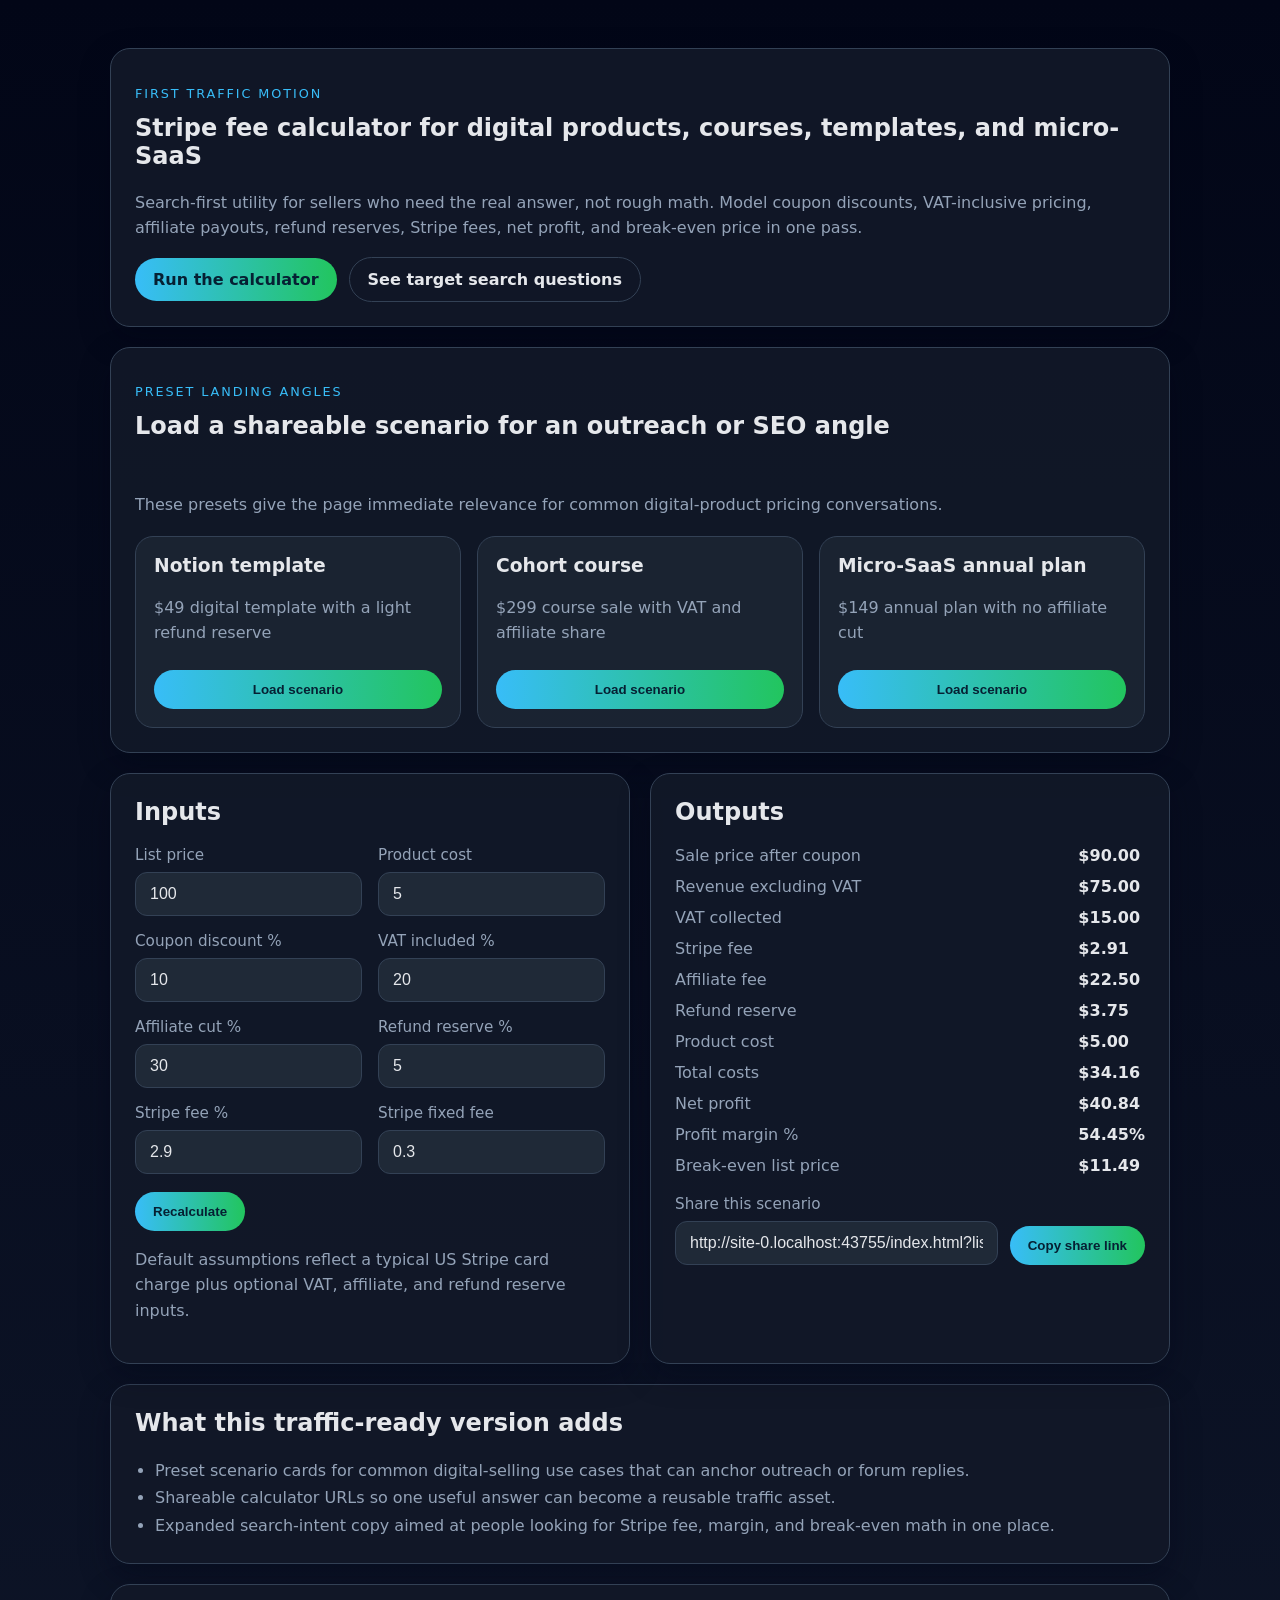
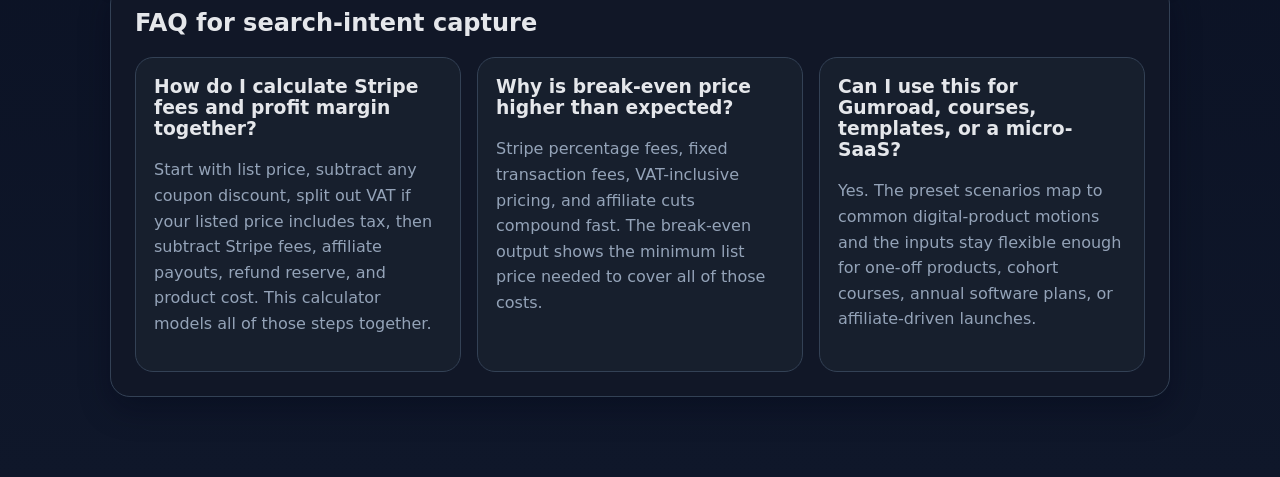
==== index.html @ df5a88a9 "Initial calculator publish" ====
<!doctype html>
<html lang="en">
  <head>
    <meta charset="UTF-8" />
    <meta name="viewport" content="width=device-width, initial-scale=1.0" />
    <title>Stripe Fee Calculator for Digital Products | Profit Margin + Break-Even</title>
    <meta
      name="description"
      content="Free Stripe fee calculator for digital products. Estimate Stripe fees, VAT, affiliate cuts, refund reserves, net profit, and break-even price for templates, courses, and micro-SaaS offers."
    />
    <meta property="og:title" content="Stripe Fee Calculator for Digital Products" />
    <meta
      property="og:description"
      content="Model Stripe fees, VAT, affiliate payouts, refund reserves, and true net margin before you launch a digital product."
    />
    <meta property="og:type" content="website" />
    <link rel="stylesheet" href="./styles.css" />
  </head>
  <body>
    <main class="shell">
      <section class="hero card">
        <p class="eyebrow">First traffic motion</p>
        <h1>Stripe fee calculator for digital products, courses, templates, and micro-SaaS</h1>
        <p class="subhead">
          Search-first utility for sellers who need the real answer, not rough math. Model coupon discounts,
          VAT-inclusive pricing, affiliate payouts, refund reserves, Stripe fees, net profit, and break-even price in one pass.
        </p>
        <div class="hero-actions">
          <a class="button-link" href="#calculator-form">Run the calculator</a>
          <a class="button-link button-link-secondary" href="#faq">See target search questions</a>
        </div>
      </section>

      <section class="card">
        <div class="section-heading">
          <div>
            <p class="eyebrow">Preset landing angles</p>
            <h2>Load a shareable scenario for an outreach or SEO angle</h2>
          </div>
          <p class="hint compact">
            These presets give the page immediate relevance for common digital-product pricing conversations.
          </p>
        </div>
        <div id="preset-grid" class="preset-grid"></div>
      </section>

      <section class="grid">
        <form id="calculator-form" class="card form-card">
          <h2>Inputs</h2>
          <div class="field-grid">
            <label>
              List price
              <input name="listPrice" type="number" min="0.01" step="0.01" value="100" required />
            </label>
            <label>
              Product cost
              <input name="productCost" type="number" min="0" step="0.01" value="5" required />
            </label>
            <label>
              Coupon discount %
              <input name="couponPercent" type="number" min="0" max="100" step="0.1" value="10" required />
            </label>
            <label>
              VAT included %
              <input name="vatPercent" type="number" min="0" max="100" step="0.1" value="20" required />
            </label>
            <label>
              Affiliate cut %
              <input name="affiliatePercent" type="number" min="0" max="100" step="0.1" value="30" required />
            </label>
            <label>
              Refund reserve %
              <input name="refundRate" type="number" min="0" max="100" step="0.1" value="5" required />
            </label>
            <label>
              Stripe fee %
              <input name="stripePercent" type="number" min="0" max="100" step="0.1" value="2.9" required />
            </label>
            <label>
              Stripe fixed fee
              <input name="stripeFixed" type="number" min="0" step="0.01" value="0.3" required />
            </label>
          </div>
          <button type="submit">Recalculate</button>
          <p class="hint">Default assumptions reflect a typical US Stripe card charge plus optional VAT, affiliate, and refund reserve inputs.</p>
        </form>

        <section class="card results-card" aria-live="polite">
          <h2>Outputs</h2>
          <dl id="results" class="results"></dl>
          <div class="share-block">
            <label>
              Share this scenario
              <input id="share-url" type="text" readonly />
            </label>
            <button id="copy-share-link" type="button">Copy share link</button>
            <p id="copy-status" class="hint compact" aria-live="polite"></p>
          </div>
        </section>
      </section>

      <section class="card notes">
        <h2>What this traffic-ready version adds</h2>
        <ul>
          <li>Preset scenario cards for common digital-selling use cases that can anchor outreach or forum replies.</li>
          <li>Shareable calculator URLs so one useful answer can become a reusable traffic asset.</li>
          <li>Expanded search-intent copy aimed at people looking for Stripe fee, margin, and break-even math in one place.</li>
        </ul>
      </section>

      <section id="faq" class="card faq">
        <h2>FAQ for search-intent capture</h2>
        <div class="faq-grid">
          <article>
            <h3>How do I calculate Stripe fees and profit margin together?</h3>
            <p>
              Start with list price, subtract any coupon discount, split out VAT if your listed price includes tax,
              then subtract Stripe fees, affiliate payouts, refund reserve, and product cost. This calculator models all of those steps together.
            </p>
          </article>
          <article>
            <h3>Why is break-even price higher than expected?</h3>
            <p>
              Stripe percentage fees, fixed transaction fees, VAT-inclusive pricing, and affiliate cuts compound fast.
              The break-even output shows the minimum list price needed to cover all of those costs.
            </p>
          </article>
          <article>
            <h3>Can I use this for Gumroad, courses, templates, or a micro-SaaS?</h3>
            <p>
              Yes. The preset scenarios map to common digital-product motions and the inputs stay flexible enough for one-off products,
              cohort courses, annual software plans, or affiliate-driven launches.
            </p>
          </article>
        </div>
      </section>
    </main>

    <script type="module" src="./app/app.js"></script>
  </body>
</html>
---- styles.css ----
:root {
  color-scheme: dark;
  --bg: #0f172a;
  --panel: #111827;
  --panel-2: #1f2937;
  --text: #e5e7eb;
  --muted: #94a3b8;
  --accent: #38bdf8;
  --accent-2: #22c55e;
  --border: #334155;
}

* {
  box-sizing: border-box;
}

html {
  scroll-behavior: smooth;
}

body {
  margin: 0;
  font-family: Inter, ui-sans-serif, system-ui, sans-serif;
  background: linear-gradient(180deg, #020617, var(--bg));
  color: var(--text);
}

.shell {
  max-width: 1100px;
  margin: 0 auto;
  padding: 48px 20px 80px;
}

.hero {
  margin-bottom: 20px;
}

.eyebrow {
  text-transform: uppercase;
  letter-spacing: 0.15em;
  color: var(--accent);
  font-size: 0.8rem;
}

h1, h2, h3 {
  margin-top: 0;
}

.subhead,
.hint,
.preset-card p,
.faq p {
  color: var(--muted);
  line-height: 1.6;
}

.compact {
  margin-bottom: 0;
}

.hero-actions,
.share-block {
  display: flex;
  flex-wrap: wrap;
  gap: 12px;
  align-items: center;
}

.button-link,
button {
  border: 0;
  border-radius: 999px;
  background: linear-gradient(90deg, var(--accent), var(--accent-2));
  color: #062033;
  font-weight: 700;
  padding: 12px 18px;
  cursor: pointer;
  text-decoration: none;
  display: inline-flex;
  align-items: center;
  justify-content: center;
}

.button-link-secondary {
  background: transparent;
  color: var(--text);
  border: 1px solid var(--border);
}

.grid {
  display: grid;
  grid-template-columns: repeat(auto-fit, minmax(320px, 1fr));
  gap: 20px;
  margin: 20px 0;
}

.card {
  background: rgba(17, 24, 39, 0.95);
  border: 1px solid var(--border);
  border-radius: 20px;
  padding: 24px;
  box-shadow: 0 12px 30px rgba(2, 6, 23, 0.35);
}

.section-heading {
  display: flex;
  flex-wrap: wrap;
  gap: 16px;
  justify-content: space-between;
  align-items: end;
  margin-bottom: 18px;
}

.field-grid,
.preset-grid,
.faq-grid {
  display: grid;
  grid-template-columns: repeat(auto-fit, minmax(220px, 1fr));
  gap: 16px;
}

.field-grid {
  margin: 18px 0;
}

.preset-card {
  padding: 18px;
  border-radius: 18px;
  border: 1px solid var(--border);
  background: rgba(31, 41, 55, 0.7);
}

.preset-button {
  width: 100%;
  margin-top: 8px;
}

label {
  display: flex;
  flex-direction: column;
  gap: 8px;
  color: var(--muted);
  font-size: 0.95rem;
}

input {
  width: 100%;
  border-radius: 12px;
  border: 1px solid var(--border);
  background: var(--panel-2);
  color: var(--text);
  padding: 12px 14px;
  font-size: 1rem;
}

.results {
  display: grid;
  grid-template-columns: 1fr auto;
  gap: 12px 16px;
  margin: 0 0 20px;
}

.results dt {
  color: var(--muted);
}

.results dd {
  margin: 0;
  font-weight: 700;
}

.share-block {
  align-items: flex-end;
}

.share-block label {
  flex: 1 1 320px;
}

.notes ul {
  margin: 0;
  padding-left: 20px;
  line-height: 1.7;
  color: var(--muted);
}

.faq {
  margin-top: 20px;
}

.faq article {
  padding: 18px;
  border-radius: 18px;
  border: 1px solid var(--border);
  background: rgba(31, 41, 55, 0.45);
}

@media (max-width: 640px) {
  .shell {
    padding: 24px 16px 48px;
  }

  .section-heading {
    align-items: flex-start;
  }

  .share-block,
  .hero-actions {
    flex-direction: column;
    align-items: stretch;
  }
}
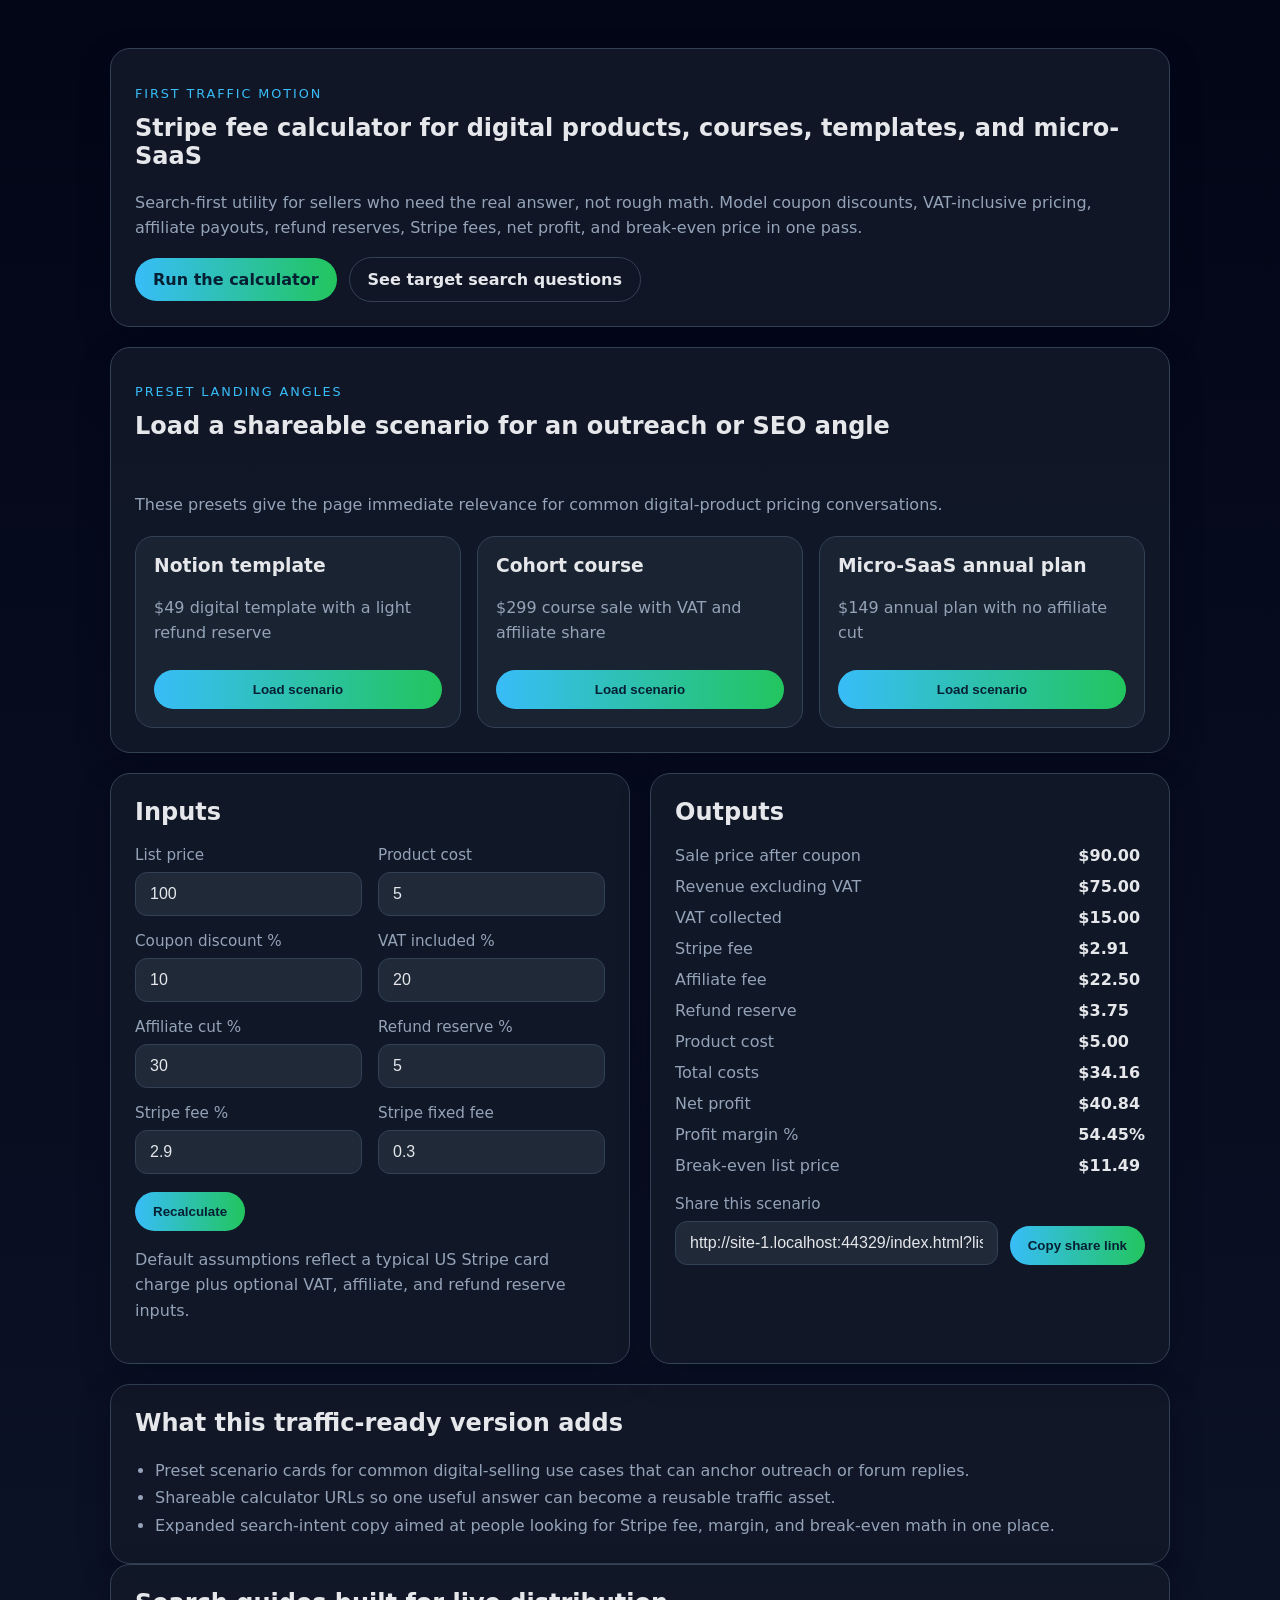
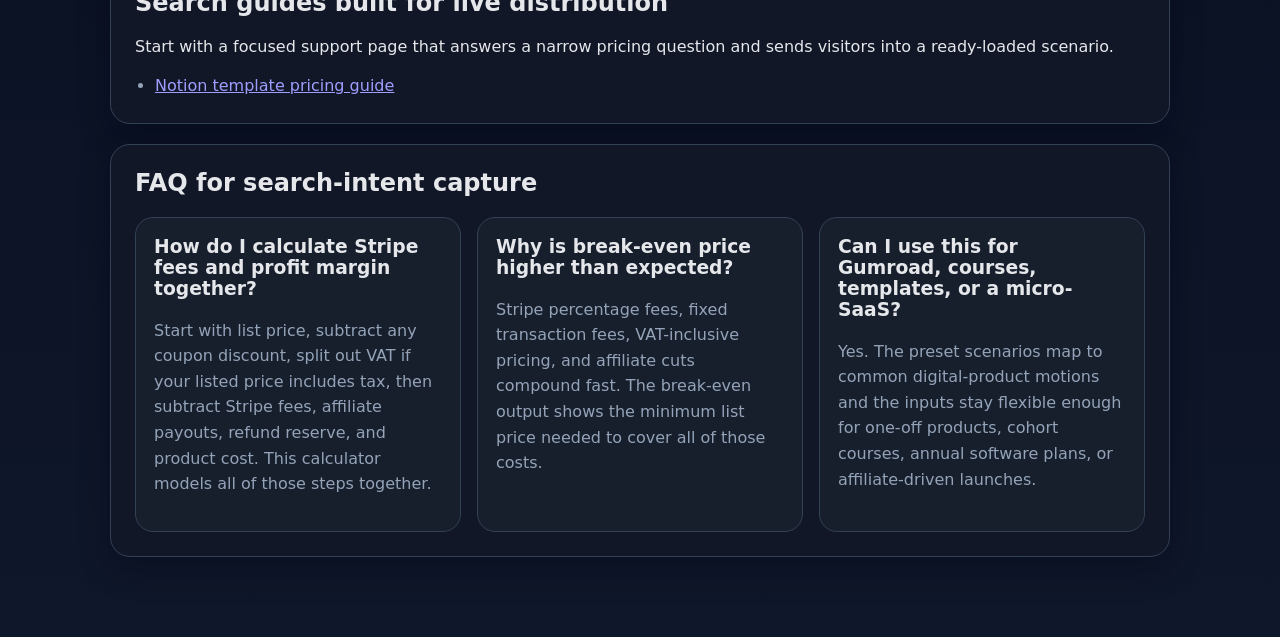
==== commit 4efa2369: "feat: add notion template support page" ====
--- a/index.html
+++ b/index.html
@@ -108,6 +108,16 @@
         </ul>
       </section>
 
+      <section class="card notes">
+        <h2>Search guides built for live distribution</h2>
+        <p>
+          Start with a focused support page that answers a narrow pricing question and sends visitors into a ready-loaded scenario.
+        </p>
+        <ul>
+          <li><a href="./stripe-fees-for-notion-templates/">Notion template pricing guide</a></li>
+        </ul>
+      </section>
+
       <section id="faq" class="card faq">
         <h2>FAQ for search-intent capture</h2>
         <div class="faq-grid">
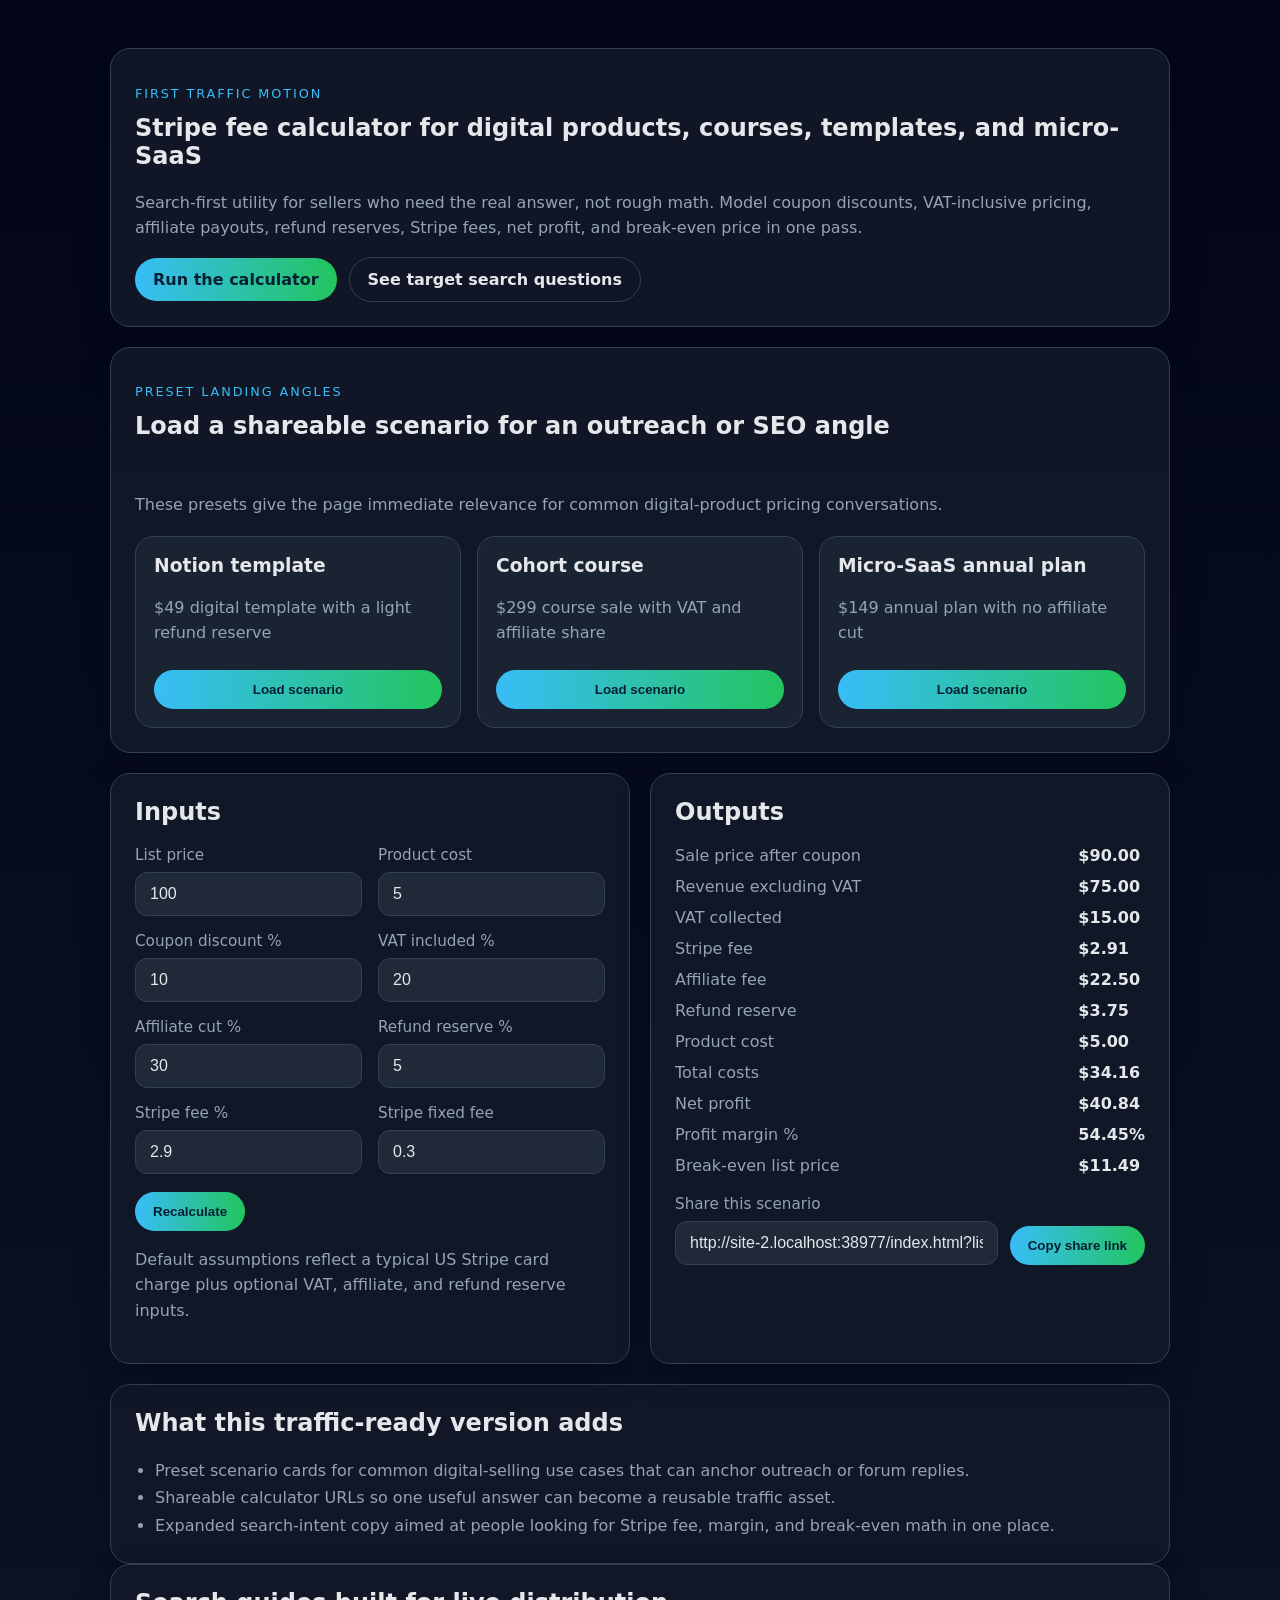
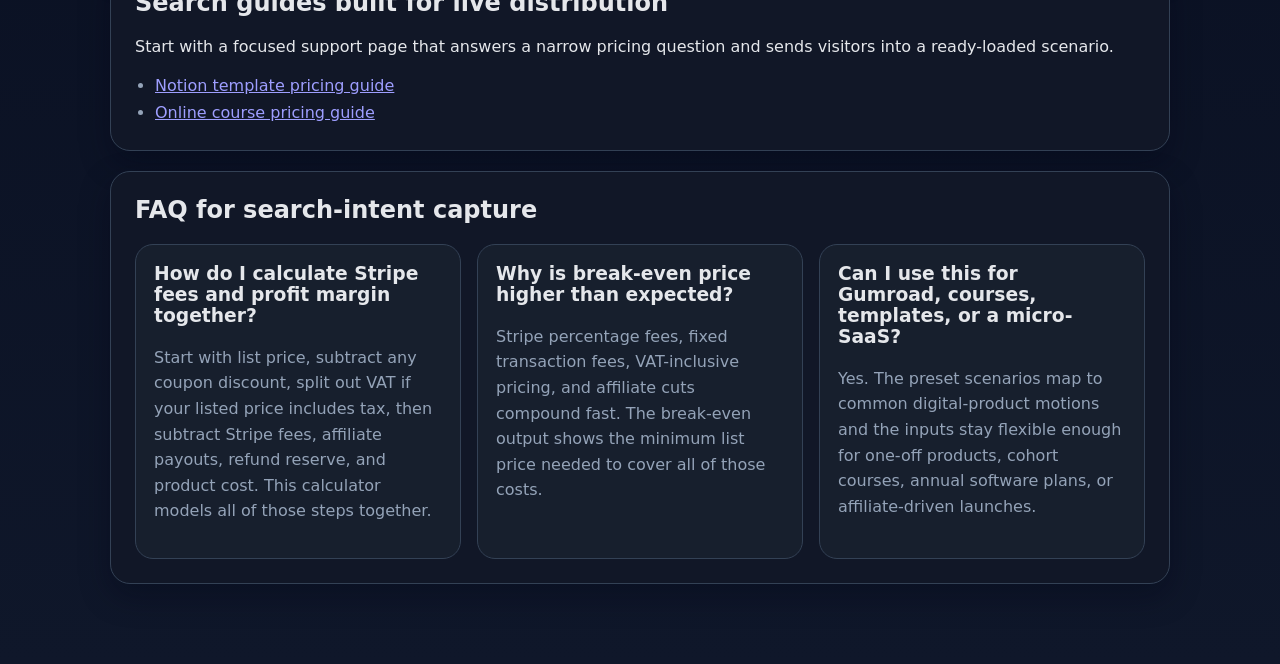
==== commit 9fe001a7: "Add online course support page" ====
--- a/index.html
+++ b/index.html
@@ -115,6 +115,7 @@
         </p>
         <ul>
           <li><a href="./stripe-fees-for-notion-templates/">Notion template pricing guide</a></li>
+          <li><a href="./stripe-fees-for-online-courses/">Online course pricing guide</a></li>
         </ul>
       </section>
 
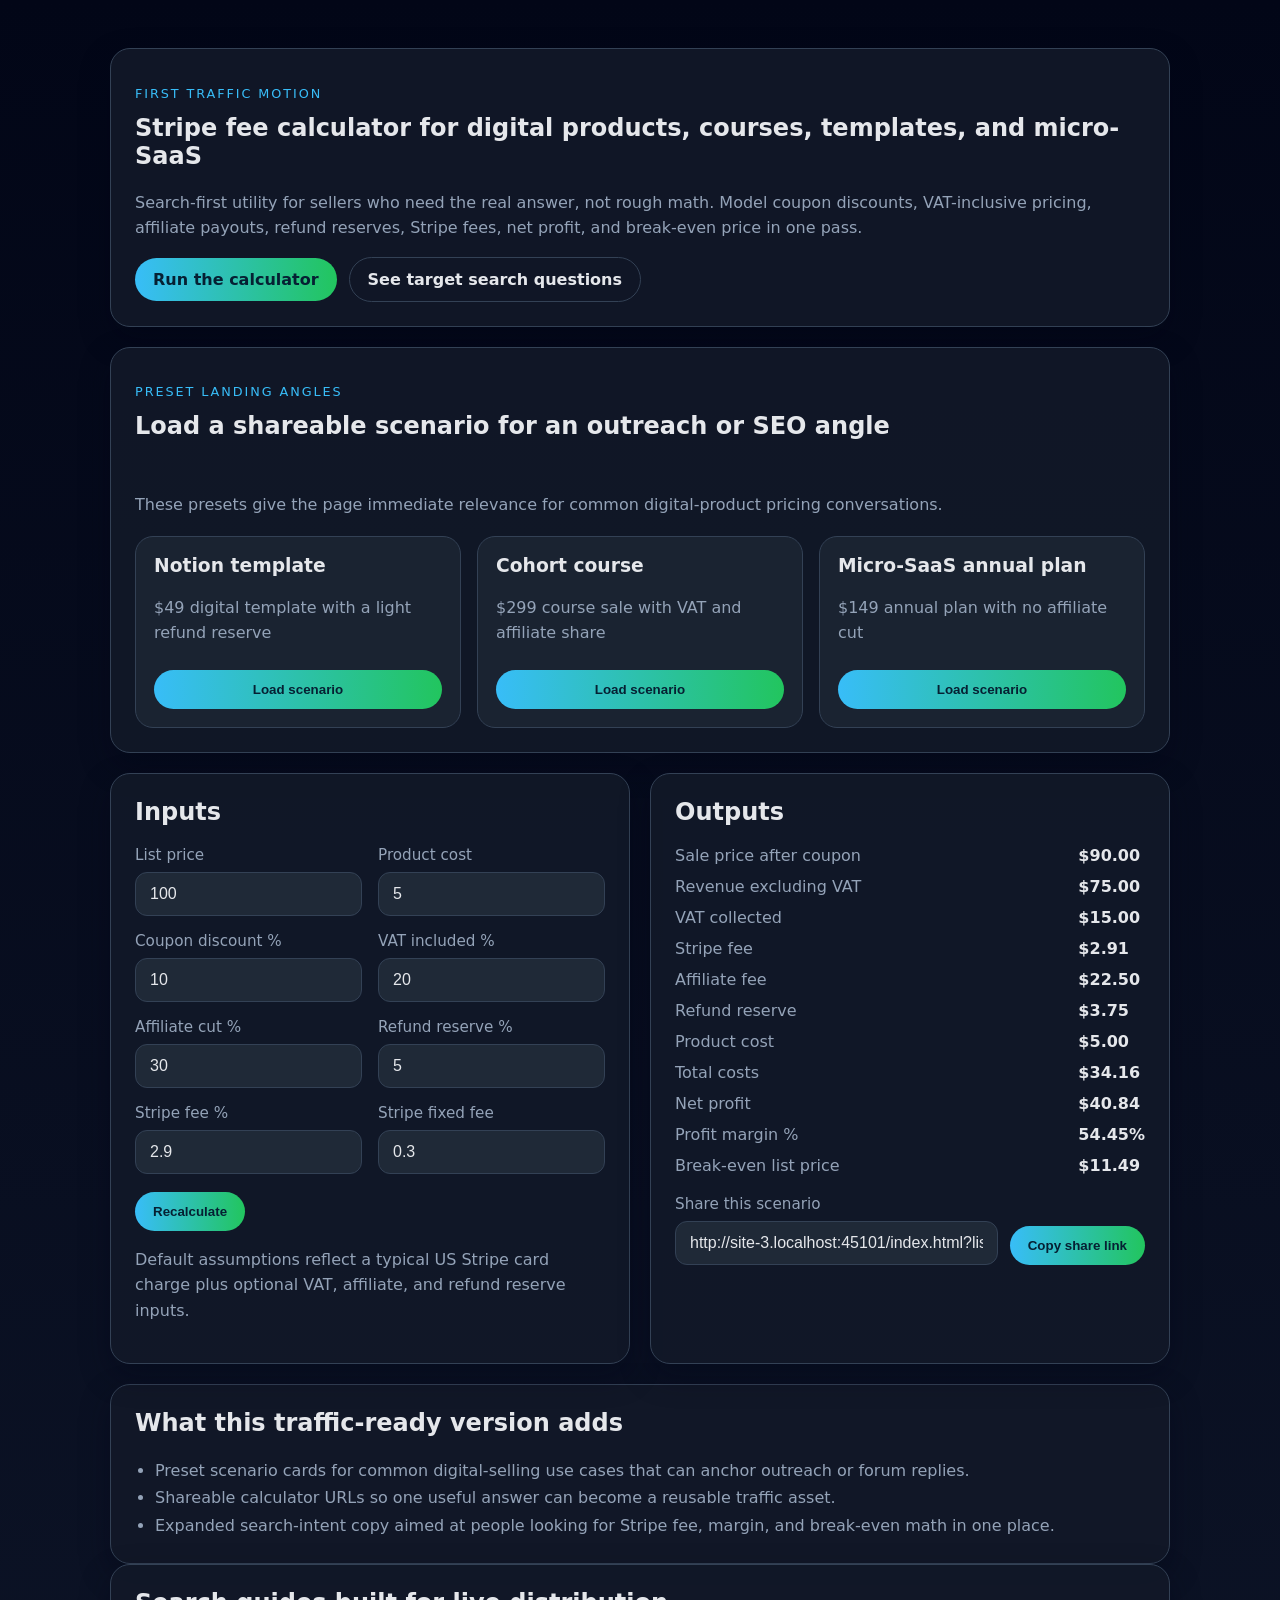
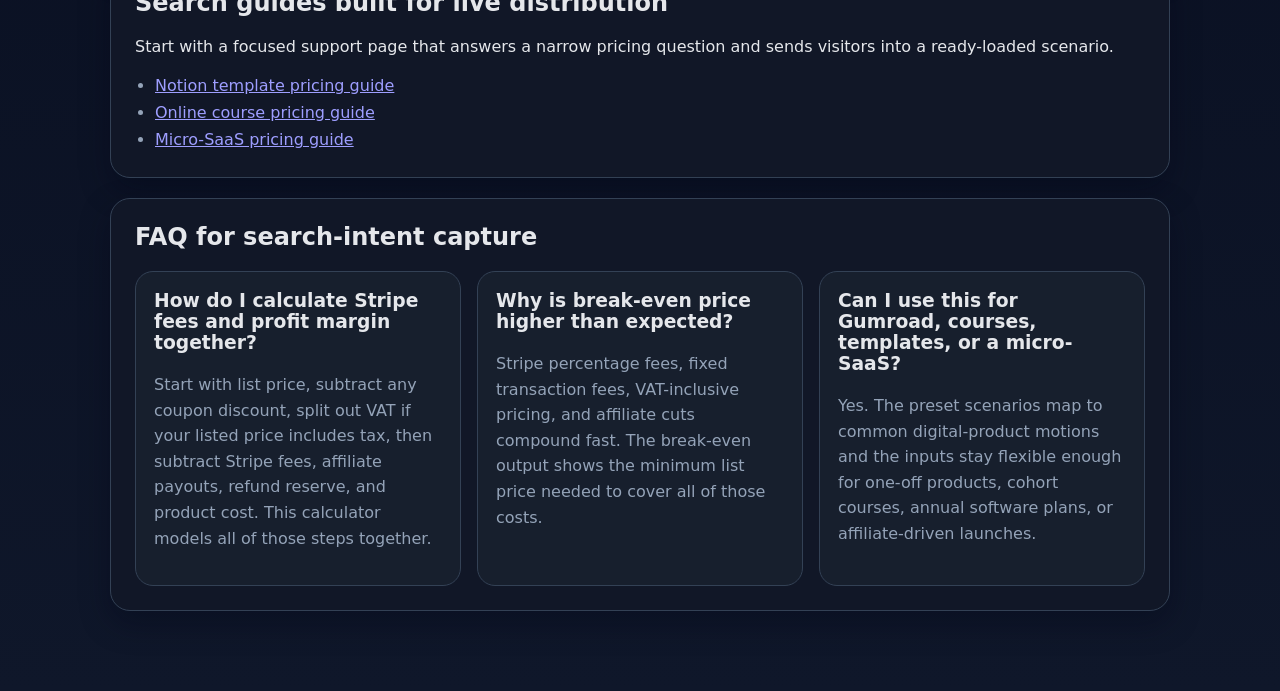
==== commit d5aef0cd: "feat: publish micro-saas pricing guide" ====
--- a/index.html
+++ b/index.html
@@ -116,6 +116,7 @@
         <ul>
           <li><a href="./stripe-fees-for-notion-templates/">Notion template pricing guide</a></li>
           <li><a href="./stripe-fees-for-online-courses/">Online course pricing guide</a></li>
+          <li><a href="./stripe-fees-for-micro-saas/">Micro-SaaS pricing guide</a></li>
         </ul>
       </section>
 
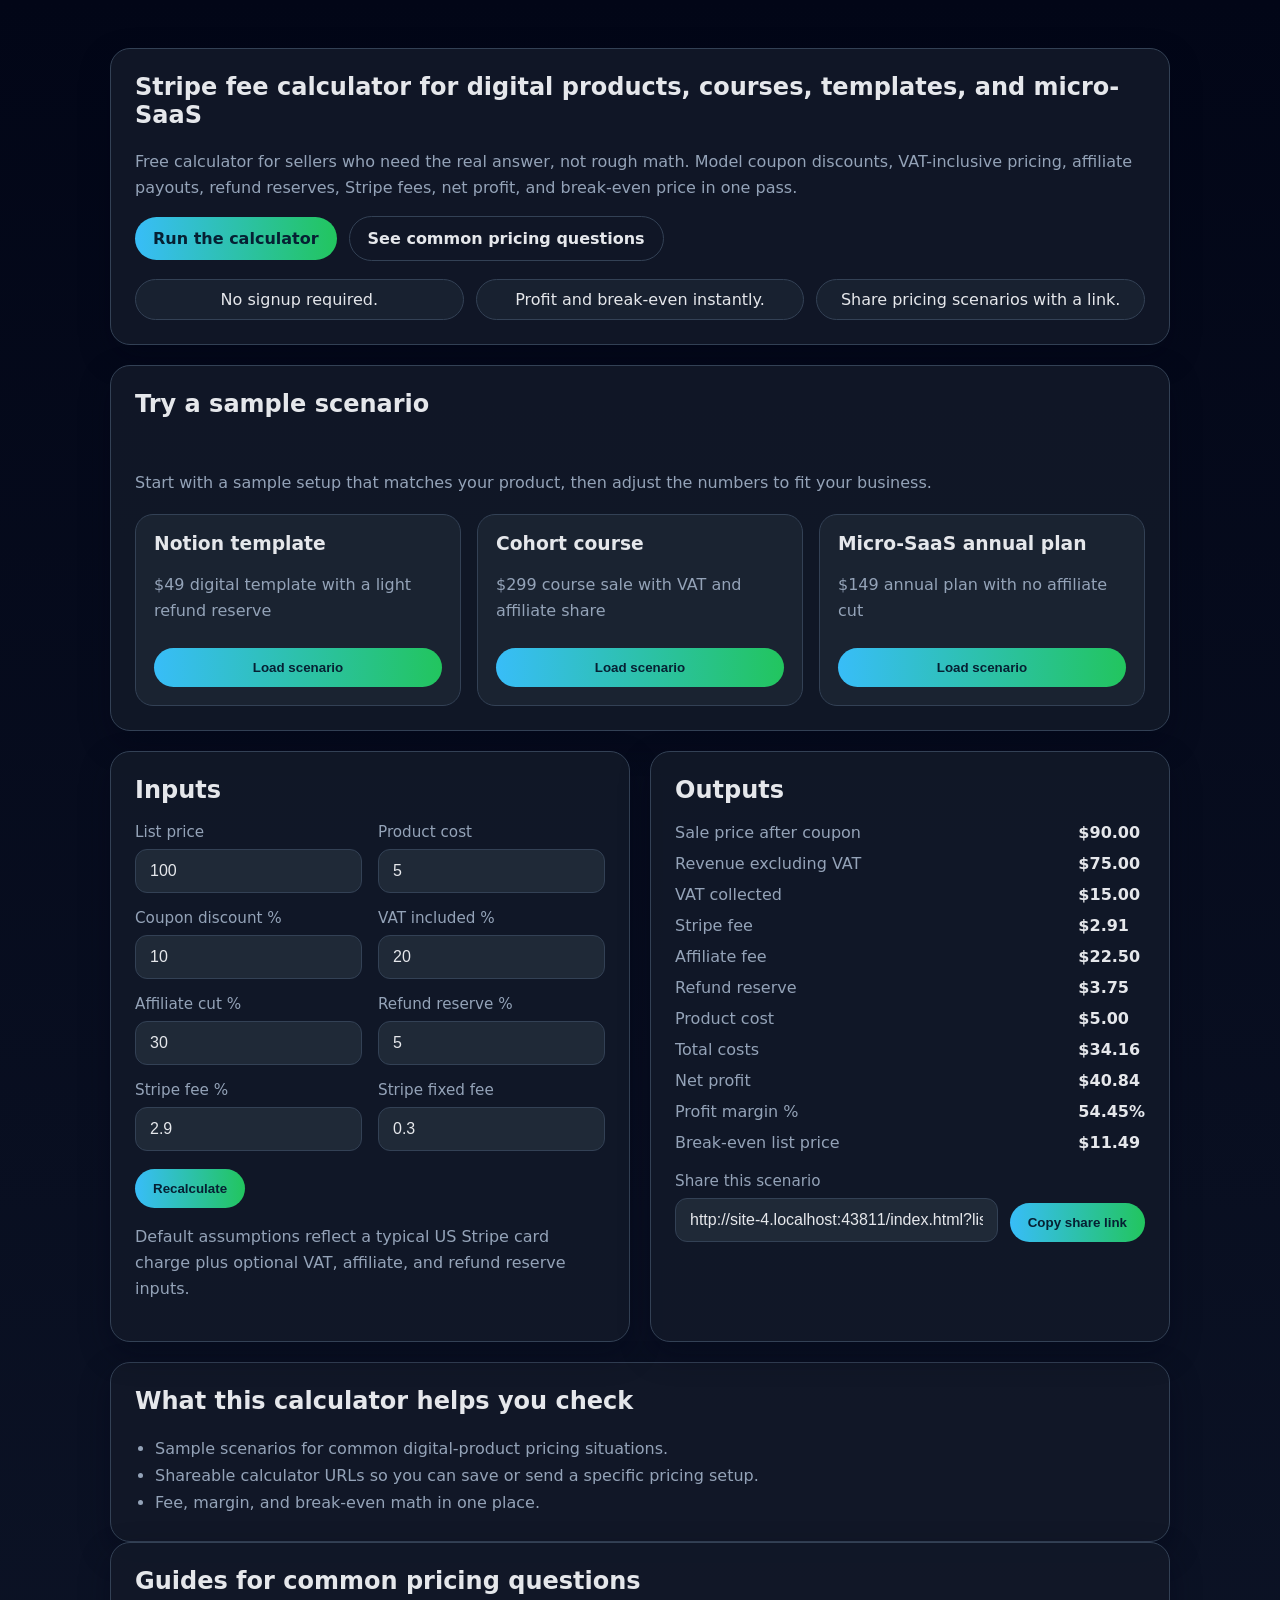
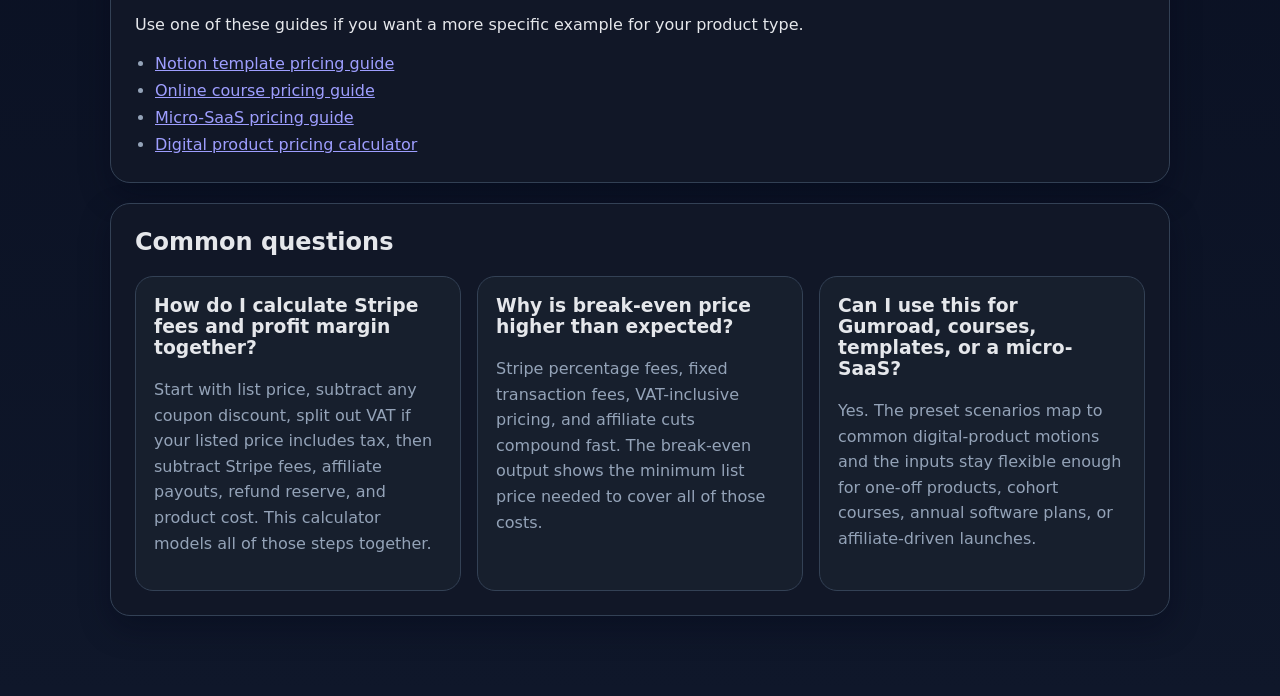
==== commit 015633cd: "Improve ProfitAfterFees share stack and pricing page" ====
--- a/index.html
+++ b/index.html
@@ -3,42 +3,63 @@
   <head>
     <meta charset="UTF-8" />
     <meta name="viewport" content="width=device-width, initial-scale=1.0" />
-    <title>Stripe Fee Calculator for Digital Products | Profit Margin + Break-Even</title>
+    <title>Stripe Fee Calculator for Digital Products | Profit After Fees</title>
+    <link rel="canonical" href="https://profitafterfees.com/" />
     <meta
       name="description"
       content="Free Stripe fee calculator for digital products. Estimate Stripe fees, VAT, affiliate cuts, refund reserves, net profit, and break-even price for templates, courses, and micro-SaaS offers."
     />
-    <meta property="og:title" content="Stripe Fee Calculator for Digital Products" />
+    <meta property="og:title" content="Your Stripe margin math is wrong" />
     <meta
       property="og:description"
-      content="Model Stripe fees, VAT, affiliate payouts, refund reserves, and true net margin before you launch a digital product."
+      content="See your real net profit and break-even after VAT, coupons, affiliates, refunds, Stripe fees, and delivery costs."
     />
     <meta property="og:type" content="website" />
+    <meta property="og:url" content="https://profitafterfees.com/" />
+    <meta property="og:site_name" content="Profit After Fees" />
+    <meta property="og:image" content="https://profitafterfees.com/social-preview.png" />
+    <meta property="og:image:width" content="1200" />
+    <meta property="og:image:height" content="630" />
+    <meta
+      property="og:image:alt"
+      content="Stripe profit calculator preview showing fees, profit, and break-even pricing for digital products."
+    />
+    <meta name="twitter:card" content="summary_large_image" />
+    <meta name="twitter:title" content="Your Stripe margin math is wrong" />
+    <meta
+      name="twitter:description"
+      content="See your real net profit and break-even after VAT, coupons, affiliates, refunds, Stripe fees, and delivery costs."
+    />
+    <meta name="twitter:image" content="https://profitafterfees.com/social-preview.png" />
+    <link rel="icon" href="./favicon.svg" type="image/svg+xml" />
     <link rel="stylesheet" href="./styles.css" />
   </head>
   <body>
     <main class="shell">
       <section class="hero card">
-        <p class="eyebrow">First traffic motion</p>
-        <h1>Stripe fee calculator for digital products, courses, templates, and micro-SaaS</h1>
+                <h1>Stripe fee calculator for digital products, courses, templates, and micro-SaaS</h1>
         <p class="subhead">
-          Search-first utility for sellers who need the real answer, not rough math. Model coupon discounts,
+          Free calculator for sellers who need the real answer, not rough math. Model coupon discounts,
           VAT-inclusive pricing, affiliate payouts, refund reserves, Stripe fees, net profit, and break-even price in one pass.
         </p>
         <div class="hero-actions">
           <a class="button-link" href="#calculator-form">Run the calculator</a>
-          <a class="button-link button-link-secondary" href="#faq">See target search questions</a>
+          <a class="button-link button-link-secondary" href="#faq">See common pricing questions</a>
         </div>
+        <ul class="hero-points" aria-label="Why sellers use this calculator">
+          <li>No signup required.</li>
+          <li>Profit and break-even instantly.</li>
+          <li>Share pricing scenarios with a link.</li>
+        </ul>
       </section>
 
       <section class="card">
         <div class="section-heading">
           <div>
-            <p class="eyebrow">Preset landing angles</p>
-            <h2>Load a shareable scenario for an outreach or SEO angle</h2>
+                        <h2>Try a sample scenario</h2>
           </div>
           <p class="hint compact">
-            These presets give the page immediate relevance for common digital-product pricing conversations.
+            Start with a sample setup that matches your product, then adjust the numbers to fit your business.
           </p>
         </div>
         <div id="preset-grid" class="preset-grid"></div>
@@ -100,28 +121,29 @@
       </section>
 
       <section class="card notes">
-        <h2>What this traffic-ready version adds</h2>
+        <h2>What this calculator helps you check</h2>
         <ul>
-          <li>Preset scenario cards for common digital-selling use cases that can anchor outreach or forum replies.</li>
-          <li>Shareable calculator URLs so one useful answer can become a reusable traffic asset.</li>
-          <li>Expanded search-intent copy aimed at people looking for Stripe fee, margin, and break-even math in one place.</li>
+          <li>Sample scenarios for common digital-product pricing situations.</li>
+          <li>Shareable calculator URLs so you can save or send a specific pricing setup.</li>
+          <li>Fee, margin, and break-even math in one place.</li>
         </ul>
       </section>
 
       <section class="card notes">
-        <h2>Search guides built for live distribution</h2>
+        <h2>Guides for common pricing questions</h2>
         <p>
-          Start with a focused support page that answers a narrow pricing question and sends visitors into a ready-loaded scenario.
+          Use one of these guides if you want a more specific example for your product type.
         </p>
         <ul>
           <li><a href="./stripe-fees-for-notion-templates/">Notion template pricing guide</a></li>
           <li><a href="./stripe-fees-for-online-courses/">Online course pricing guide</a></li>
           <li><a href="./stripe-fees-for-micro-saas/">Micro-SaaS pricing guide</a></li>
+          <li><a href="./digital-product-pricing-calculator/">Digital product pricing calculator</a></li>
         </ul>
       </section>
 
       <section id="faq" class="card faq">
-        <h2>FAQ for search-intent capture</h2>
+        <h2>Common questions</h2>
         <div class="faq-grid">
           <article>
             <h3>How do I calculate Stripe fees and profit margin together?</h3>
@@ -150,4 +172,4 @@
 
     <script type="module" src="./app/app.js"></script>
   </body>
-</html>
+</html>
--- a/styles.css
+++ b/styles.css
@@ -64,6 +64,24 @@
   flex-wrap: wrap;
   gap: 12px;
   align-items: center;
+}
+
+.hero-points {
+  display: grid;
+  grid-template-columns: repeat(auto-fit, minmax(180px, 1fr));
+  gap: 12px;
+  list-style: none;
+  padding: 0;
+  margin: 18px 0 0;
+}
+
+.hero-points li {
+  border: 1px solid var(--border);
+  border-radius: 999px;
+  padding: 10px 14px;
+  color: var(--text);
+  background: rgba(31, 41, 55, 0.6);
+  text-align: center;
 }
 
 .button-link,
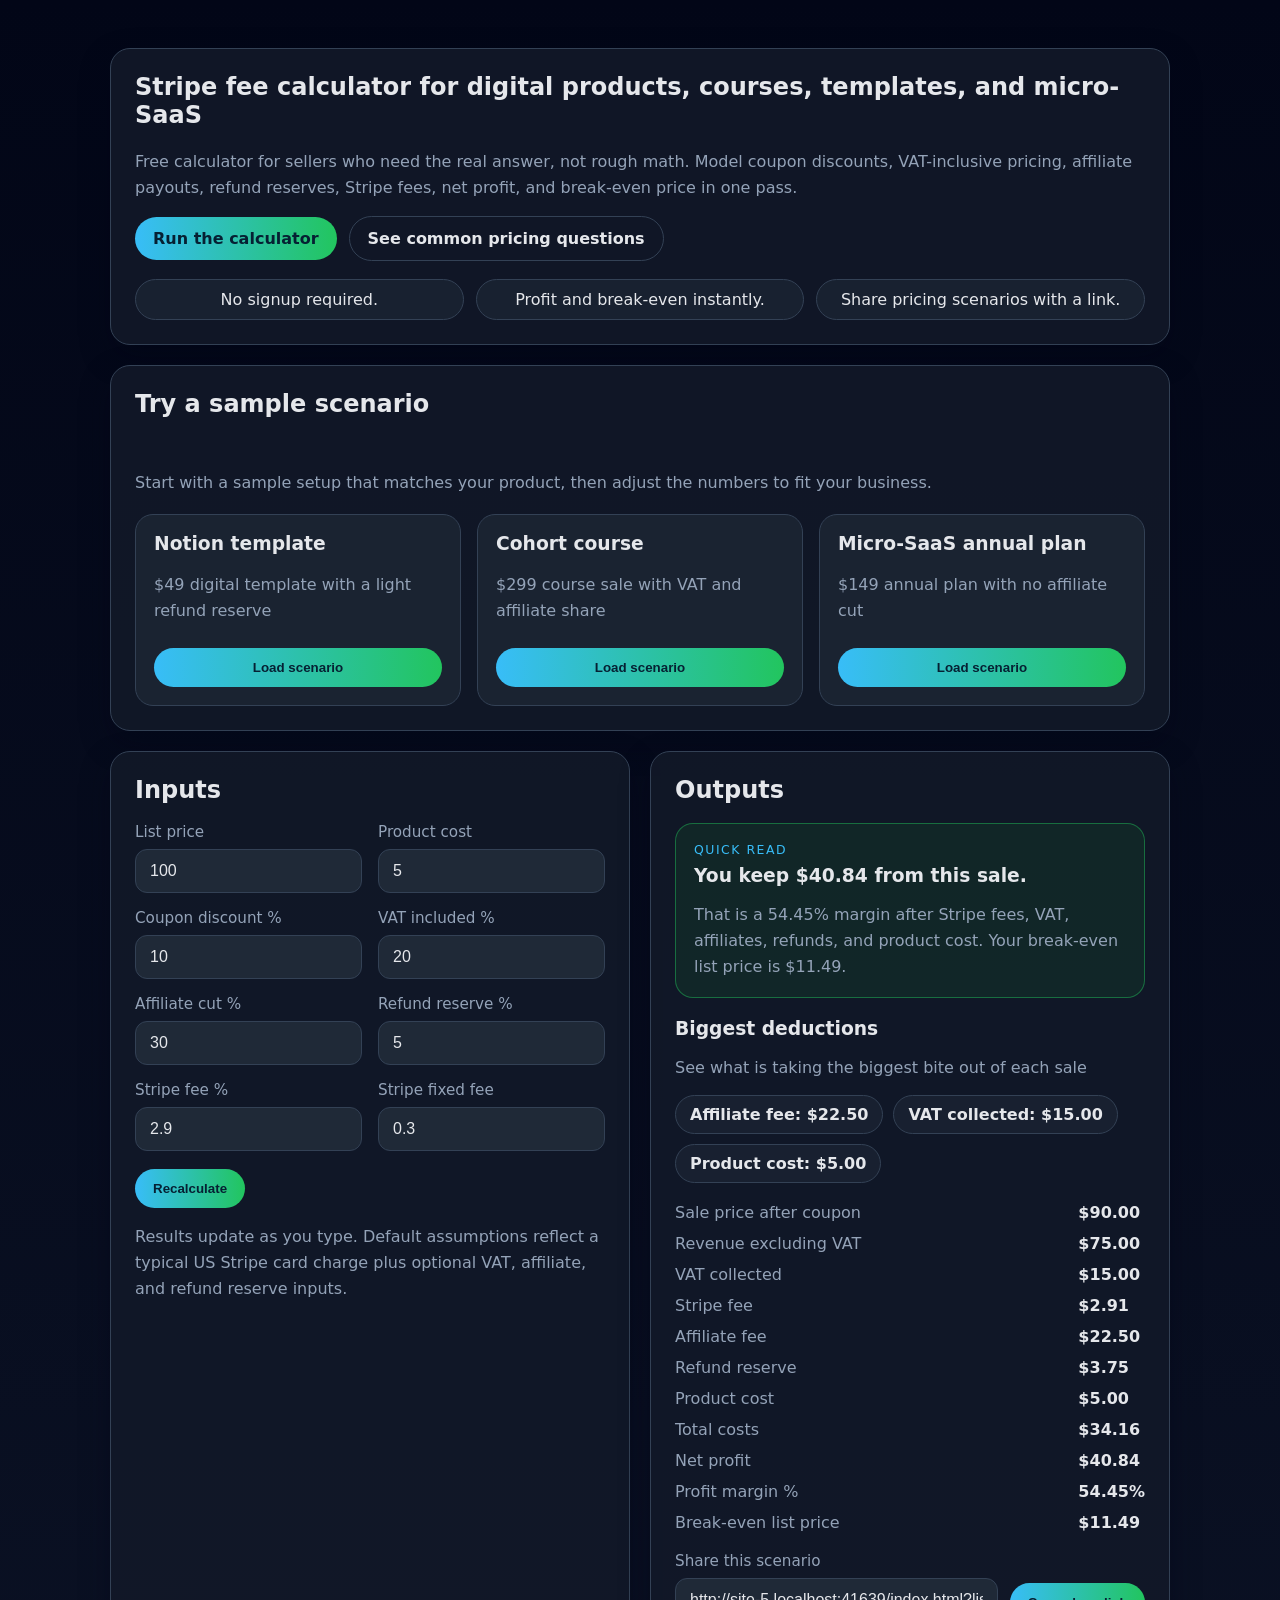
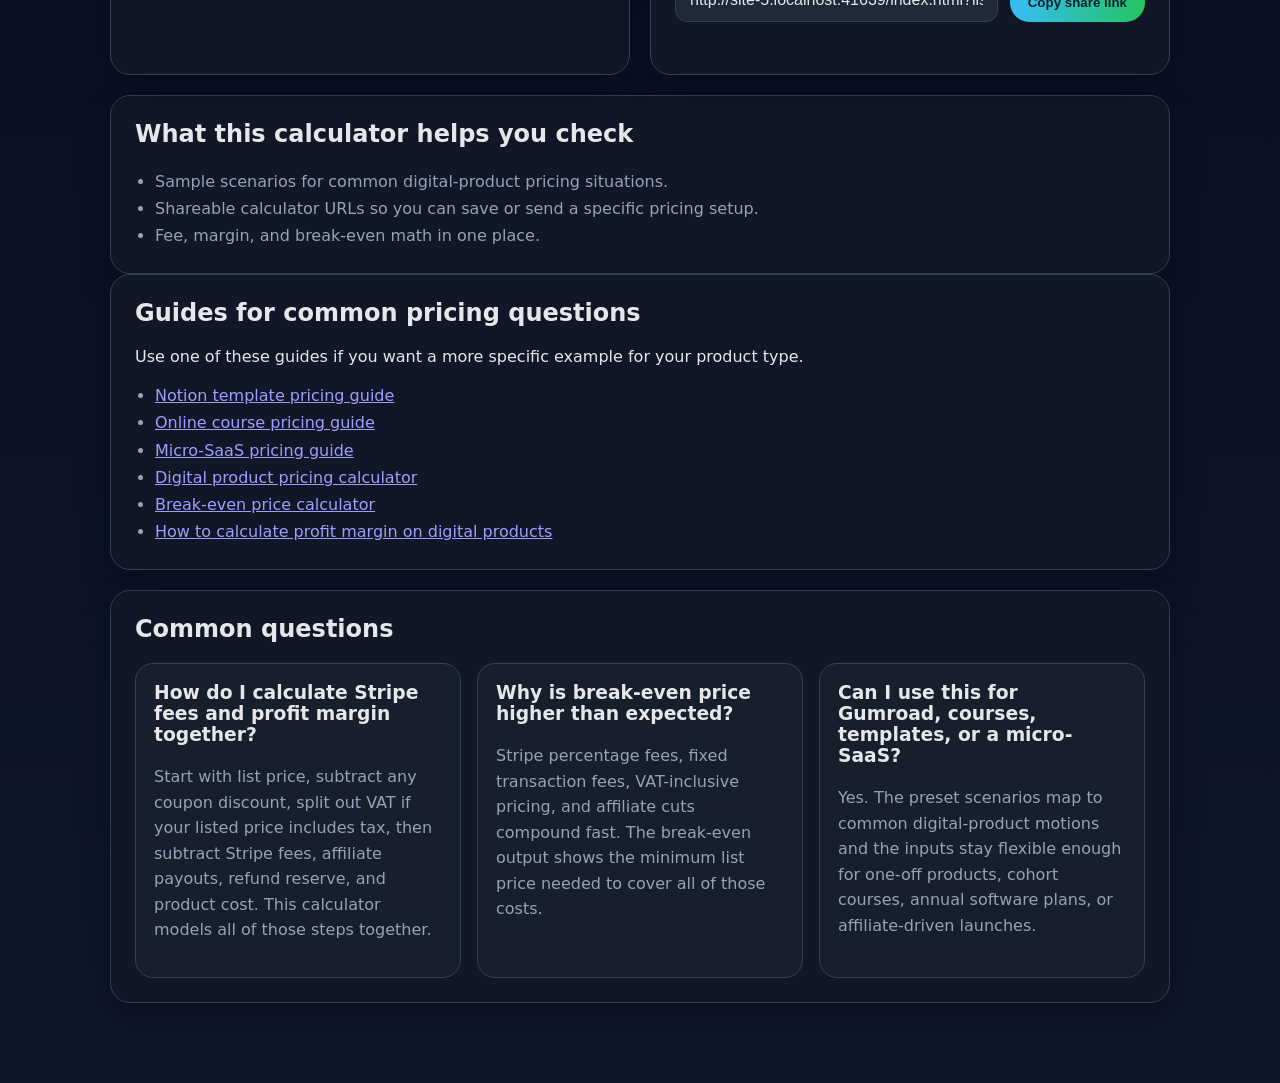
==== commit fed7e0f1: "Add verdict UX and profit margin guide" ====
--- a/index.html
+++ b/index.html
@@ -103,11 +103,21 @@
             </label>
           </div>
           <button type="submit">Recalculate</button>
-          <p class="hint">Default assumptions reflect a typical US Stripe card charge plus optional VAT, affiliate, and refund reserve inputs.</p>
+          <p class="hint">Results update as you type. Default assumptions reflect a typical US Stripe card charge plus optional VAT, affiliate, and refund reserve inputs.</p>
         </form>
 
         <section class="card results-card" aria-live="polite">
           <h2>Outputs</h2>
+          <section class="scenario-verdict" aria-live="polite">
+            <p class="verdict-label">Quick read</p>
+            <h3 id="verdict-headline"></h3>
+            <p id="verdict-detail" class="hint compact"></p>
+          </section>
+          <section class="cost-highlights" aria-live="polite">
+            <h3>Biggest deductions</h3>
+            <p class="hint compact">See what is taking the biggest bite out of each sale</p>
+            <ul id="cost-highlights-list" class="cost-highlights-list"></ul>
+          </section>
           <dl id="results" class="results"></dl>
           <div class="share-block">
             <label>
@@ -139,6 +149,8 @@
           <li><a href="./stripe-fees-for-online-courses/">Online course pricing guide</a></li>
           <li><a href="./stripe-fees-for-micro-saas/">Micro-SaaS pricing guide</a></li>
           <li><a href="./digital-product-pricing-calculator/">Digital product pricing calculator</a></li>
+          <li><a href="./break-even-price-calculator/">Break-even price calculator</a></li>
+          <li><a href="./how-to-calculate-profit-margin-on-digital-products/">How to calculate profit margin on digital products</a></li>
         </ul>
       </section>
 
--- a/styles.css
+++ b/styles.css
@@ -171,6 +171,62 @@
   font-size: 1rem;
 }
 
+.scenario-verdict {
+  border: 1px solid var(--border);
+  border-radius: 18px;
+  padding: 18px;
+  margin-bottom: 20px;
+  background: rgba(31, 41, 55, 0.55);
+}
+
+.cost-highlights {
+  margin-bottom: 20px;
+}
+
+.cost-highlights h3 {
+  margin-bottom: 8px;
+}
+
+.cost-highlights-list {
+  display: flex;
+  flex-wrap: wrap;
+  gap: 10px;
+  list-style: none;
+  padding: 0;
+  margin: 14px 0 0;
+}
+
+.cost-highlights-list li {
+  border: 1px solid var(--border);
+  border-radius: 999px;
+  padding: 9px 14px;
+  background: rgba(31, 41, 55, 0.55);
+  color: var(--text);
+  font-weight: 600;
+}
+
+.scenario-verdict[data-tone='positive'] {
+  border-color: rgba(34, 197, 94, 0.45);
+  background: rgba(20, 83, 45, 0.25);
+}
+
+.scenario-verdict[data-tone='warning'] {
+  border-color: rgba(248, 113, 113, 0.45);
+  background: rgba(127, 29, 29, 0.2);
+}
+
+.verdict-label {
+  margin: 0 0 8px;
+  text-transform: uppercase;
+  letter-spacing: 0.12em;
+  font-size: 0.78rem;
+  color: var(--accent);
+}
+
+#verdict-headline {
+  margin-bottom: 8px;
+}
+
 .results {
   display: grid;
   grid-template-columns: 1fr auto;
